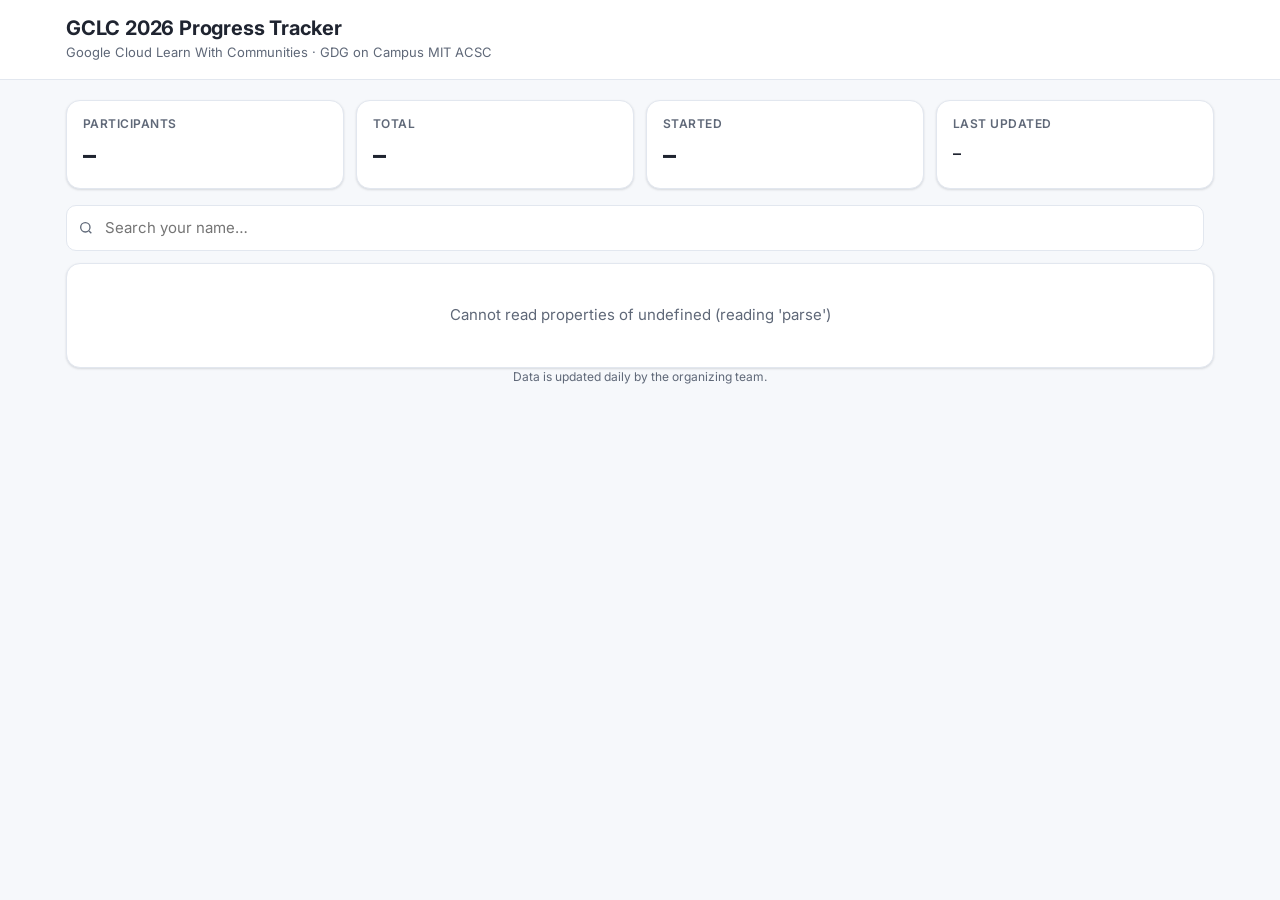
==== index.html @ 025a4dfa "GCLC 2026 progress tracker: public leaderboard and admin CSV upload Co-Authored-By: Claude Opus 5.5 " ====
<!doctype html>
<html lang="en">
<head>
  <meta charset="utf-8">
  <meta name="viewport" content="width=device-width, initial-scale=1">
  <title>GCLC 2026 Progress</title>
  <meta name="description" content="Daily participant progress for Google Cloud Learn With Communities 2026.">
  <link rel="preconnect" href="https://fonts.googleapis.com">
  <link href="https://fonts.googleapis.com/css2?family=Inter:wght@400;500;600;700&display=swap" rel="stylesheet">
  <link rel="stylesheet" href="styles.css">
</head>
<body>
  <header class="top">
    <div class="wrap">
      <img class="logo" src="assets/logo.png" alt="GDG on Campus logo" onerror="this.hidden=true">
      <div class="brand">
        <h1 id="title">GCLC 2026 Progress Tracker</h1>
        <p id="subtitle"></p>
      </div>
    </div>
  </header>

  <main class="wrap">
    <section class="stats" aria-label="Summary">
      <div class="stat"><div class="k">Participants</div><div class="v" id="s-count">–</div></div>
      <div class="stat"><div class="k" id="s-total-label">Total</div><div class="v" id="s-total">–</div></div>
      <div class="stat"><div class="k" id="s-active-label">Started</div><div class="v" id="s-active">–</div></div>
      <div class="stat"><div class="k">Last updated</div><div class="v small" id="s-updated">–</div></div>
    </section>

    <div class="notice" id="sample-note" hidden>Showing sample data. Real progress will appear after the first upload.</div>

    <div class="toolbar">
      <label class="search">
        <svg width="16" height="16" viewBox="0 0 24 24" fill="none" stroke="currentColor" stroke-width="2" aria-hidden="true"><circle cx="11" cy="11" r="7"/><path d="m20 20-3.5-3.5"/></svg>
        <input id="q" type="search" placeholder="Search your name…" autocomplete="off" aria-label="Search participants">
      </label>
      <span class="count" id="count"></span>
    </div>

    <div class="card">
      <div class="scroller">
        <table id="table" hidden>
          <thead><tr id="head"></tr></thead>
          <tbody id="body"></tbody>
        </table>
        <div class="status-msg" id="status">Loading progress…</div>
      </div>
    </div>
  </main>

  <footer class="wrap">Data is updated daily by the organizing team.</footer>

  <script src="https://cdnjs.cloudflare.com/ajax/libs/PapaParse/5.4.1/papaparse.min.js"></script>
  <script src="js/config.js"></script>
  <script src="js/csv-core.js"></script>
  <script src="js/app.js"></script>
</body>
</html>
---- styles.css ----
:root {
  --bg: #f6f8fb;
  --surface: #ffffff;
  --surface-2: #f1f4f9;
  --text: #1f2430;
  --muted: #5f6878;
  --line: #e2e7ef;
  --accent: #1a73e8;
  --accent-soft: #e8f0fe;
  --good: #188038;
  --good-soft: #e6f4ea;
  --warn: #b06000;
  --warn-soft: #fef7e0;
  --bad: #c5221f;
  --bad-soft: #fce8e6;
  --gold: #f2b600;
  --shadow: 0 1px 2px rgba(16, 24, 40, .06), 0 1px 3px rgba(16, 24, 40, .08);
  --radius: 14px;
  color-scheme: light;
}
@media (prefers-color-scheme: dark) {
  :root:not([data-theme="light"]) {
    --bg: #0f1218; --surface: #171b23; --surface-2: #1e232d; --text: #e8eaf0; --muted: #9aa3b2;
    --line: #2a303c; --accent: #8ab4f8; --accent-soft: #1c2b44; --good: #81c995; --good-soft: #17301f;
    --warn: #fdd663; --warn-soft: #3a3018; --bad: #f28b82; --bad-soft: #3b1d1b;
    --shadow: 0 1px 2px rgba(0,0,0,.4); color-scheme: dark;
  }
}
:root[data-theme="dark"] {
  --bg: #0f1218; --surface: #171b23; --surface-2: #1e232d; --text: #e8eaf0; --muted: #9aa3b2;
  --line: #2a303c; --accent: #8ab4f8; --accent-soft: #1c2b44; --good: #81c995; --good-soft: #17301f;
  --warn: #fdd663; --warn-soft: #3a3018; --bad: #f28b82; --bad-soft: #3b1d1b;
  --shadow: 0 1px 2px rgba(0,0,0,.4); color-scheme: dark;
}

* { box-sizing: border-box; }
html, body { margin: 0; }
body {
  background: var(--bg);
  color: var(--text);
  font: 15px/1.5 "Inter", system-ui, -apple-system, "Segoe UI", Roboto, sans-serif;
  -webkit-font-smoothing: antialiased;
}
a { color: var(--accent); }
.wrap { max-width: 1180px; margin: 0 auto; padding: 0 16px; }

/* Header */
.top { background: var(--surface); border-bottom: 1px solid var(--line); }
.top .wrap { display: flex; align-items: center; gap: 14px; padding-top: 16px; padding-bottom: 16px; }
.logo { height: 40px; width: auto; display: block; }
.logo[hidden] { display: none; }
.brand h1 { font-size: 20px; line-height: 1.25; margin: 0; font-weight: 700; letter-spacing: -.01em; }
.brand p { margin: 2px 0 0; color: var(--muted); font-size: 13px; }

/* Stats */
.stats { display: grid; grid-template-columns: repeat(4, 1fr); gap: 12px; margin: 20px 0 16px; }
.stat { background: var(--surface); border: 1px solid var(--line); border-radius: var(--radius); padding: 14px 16px; box-shadow: var(--shadow); }
.stat .k { color: var(--muted); font-size: 12px; text-transform: uppercase; letter-spacing: .04em; font-weight: 600; }
.stat .v { font-size: 26px; font-weight: 700; margin-top: 2px; font-variant-numeric: tabular-nums; }
.stat .v.small { font-size: 16px; font-weight: 600; margin-top: 8px; }

.notice { background: var(--warn-soft); color: var(--warn); border-radius: 10px; padding: 10px 14px; font-size: 14px; margin-bottom: 12px; }
.notice[hidden] { display: none; }

/* Toolbar */
.toolbar { display: flex; gap: 10px; align-items: center; margin-bottom: 12px; flex-wrap: wrap; }
.search { flex: 1 1 260px; position: relative; }
.search input {
  width: 100%; padding: 11px 14px 11px 38px; border-radius: 10px; border: 1px solid var(--line);
  background: var(--surface); color: var(--text); font: inherit; outline: none;
}
.search input:focus { border-color: var(--accent); box-shadow: 0 0 0 3px var(--accent-soft); }
.search svg { position: absolute; left: 12px; top: 50%; transform: translateY(-50%); color: var(--muted); }
.count { color: var(--muted); font-size: 13px; }

/* Table */
.card { background: var(--surface); border: 1px solid var(--line); border-radius: var(--radius); box-shadow: var(--shadow); overflow: hidden; }
.scroller { overflow-x: auto; -webkit-overflow-scrolling: touch; }
table { border-collapse: collapse; width: 100%; font-size: 14px; }
thead th {
  position: sticky; top: 0; background: var(--surface-2); text-align: left; font-weight: 600;
  font-size: 12px; text-transform: uppercase; letter-spacing: .03em; color: var(--muted);
  padding: 10px 12px; border-bottom: 1px solid var(--line); white-space: nowrap; cursor: pointer; user-select: none;
}
thead th:hover { color: var(--text); }
thead th .arrow { opacity: .35; margin-left: 4px; }
thead th.sorted .arrow { opacity: 1; color: var(--accent); }
tbody td { padding: 10px 12px; border-bottom: 1px solid var(--line); vertical-align: top; }
tbody tr:last-child td { border-bottom: 0; }
tbody tr:hover { background: var(--surface-2); }
td.num, th.num { text-align: right; font-variant-numeric: tabular-nums; }
td.rank { color: var(--muted); font-variant-numeric: tabular-nums; width: 44px; }
td.rank.top { font-weight: 700; color: var(--text); }
td.rank .medal { display: inline-block; width: 22px; height: 22px; border-radius: 50%; text-align: center; line-height: 22px; font-size: 12px; font-weight: 700; color: #fff; }
.m1 { background: #d4a106; } .m2 { background: #8e9aab; } .m3 { background: #b06d3b; }
td.name { font-weight: 600; white-space: nowrap; }
thead th.num { text-align: right; }
.pill { display: inline-block; padding: 2px 9px; border-radius: 999px; font-size: 12px; font-weight: 600; background: var(--surface-2); color: var(--muted); white-space: nowrap; }
.pill.good { background: var(--good-soft); color: var(--good); }
.pill.warn { background: var(--warn-soft); color: var(--warn); }
.pill.bad { background: var(--bad-soft); color: var(--bad); }
details summary { cursor: pointer; color: var(--accent); font-size: 13px; white-space: nowrap; }
details[open] summary { margin-bottom: 6px; }
.long { max-width: 420px; color: var(--muted); font-size: 13px; }
.empty, .status-msg { padding: 40px 16px; text-align: center; color: var(--muted); }

footer { color: var(--muted); font-size: 12px; padding: 24px 0 40px; text-align: center; }

/* Buttons / forms (used by admin) */
.btn {
  display: inline-flex; align-items: center; justify-content: center; gap: 8px; padding: 10px 18px;
  border-radius: 10px; border: 1px solid transparent; background: var(--accent); color: #fff;
  font: inherit; font-weight: 600; cursor: pointer;
}
.btn:disabled { opacity: .5; cursor: not-allowed; }
.btn.secondary { background: var(--surface); color: var(--text); border-color: var(--line); }
.field { display: block; margin-bottom: 14px; }
.field span { display: block; font-size: 13px; font-weight: 600; margin-bottom: 6px; }
.field input[type=text], .field input[type=password] {
  width: 100%; padding: 10px 12px; border-radius: 10px; border: 1px solid var(--line);
  background: var(--surface); color: var(--text); font: inherit;
}
.field input:focus { outline: none; border-color: var(--accent); box-shadow: 0 0 0 3px var(--accent-soft); }

@media (max-width: 760px) {
  .stats { grid-template-columns: repeat(2, 1fr); }
  .brand h1 { font-size: 17px; }
  .logo { height: 32px; }
  .stat .v { font-size: 22px; }
}
@media (prefers-color-scheme: dark) {
  :root:not([data-theme="light"]) .btn:not(.secondary) { color: #0f1218; }
}
:root[data-theme="dark"] .btn:not(.secondary) { color: #0f1218; }
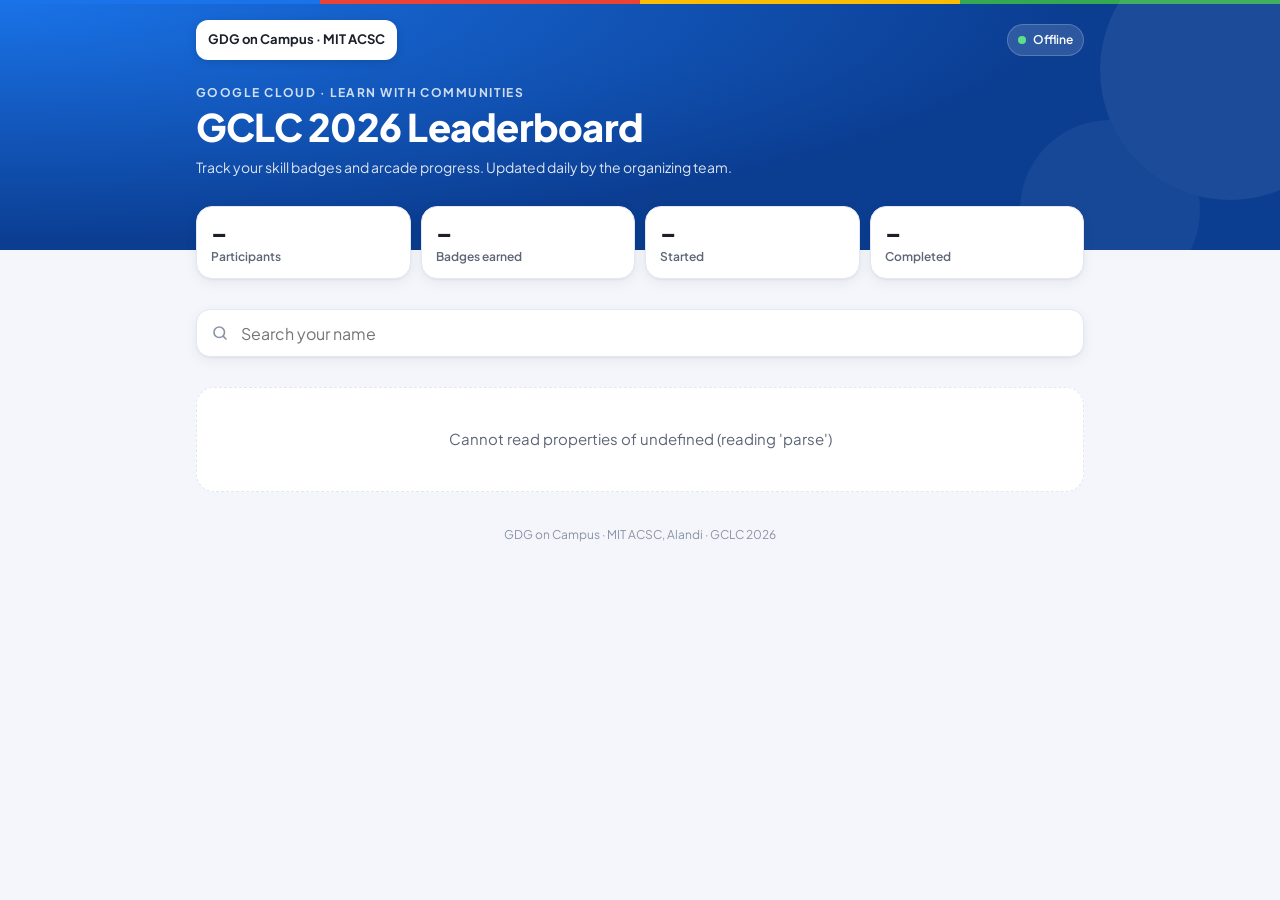
==== commit 3cb8854e: "Redesign public page: phone-first cards, podium, filters, progress bars Co-Authored-By: Claude Opus " ====
--- a/index.html
+++ b/index.html
@@ -2,54 +2,73 @@
 <html lang="en">
 <head>
   <meta charset="utf-8">
-  <meta name="viewport" content="width=device-width, initial-scale=1">
-  <title>GCLC 2026 Progress</title>
-  <meta name="description" content="Daily participant progress for Google Cloud Learn With Communities 2026.">
+  <meta name="viewport" content="width=device-width, initial-scale=1, viewport-fit=cover">
+  <title>GCLC 2026 Leaderboard</title>
+  <meta name="description" content="Daily participant progress for Google Cloud Learn With Communities 2026 · GDG on Campus MIT ACSC.">
+  <meta name="theme-color" content="#1a73e8" media="(prefers-color-scheme: light)">
+  <meta name="theme-color" content="#0a1f45" media="(prefers-color-scheme: dark)">
+  <meta property="og:title" content="GCLC 2026 Leaderboard">
+  <meta property="og:description" content="Check your Google Cloud skill badge progress.">
+  <link rel="icon" href="data:image/svg+xml,%3Csvg xmlns='http://www.w3.org/2000/svg' viewBox='0 0 32 32'%3E%3Crect width='32' height='32' rx='8' fill='%231a73e8'/%3E%3Cpath d='M9 22V14M16 22V9M23 22v-5' stroke='white' stroke-width='3.2' stroke-linecap='round'/%3E%3C/svg%3E">
   <link rel="preconnect" href="https://fonts.googleapis.com">
-  <link href="https://fonts.googleapis.com/css2?family=Inter:wght@400;500;600;700&display=swap" rel="stylesheet">
-  <link rel="stylesheet" href="styles.css">
+  <link rel="preconnect" href="https://fonts.gstatic.com" crossorigin>
+  <link href="https://fonts.googleapis.com/css2?family=Plus+Jakarta+Sans:wght@400;500;600;700;800&display=swap" rel="stylesheet">
+  <link rel="stylesheet" href="site.css">
 </head>
 <body>
-  <header class="top">
+  <header class="hero">
     <div class="wrap">
-      <img class="logo" src="assets/logo.png" alt="GDG on Campus logo" onerror="this.hidden=true">
-      <div class="brand">
-        <h1 id="title">GCLC 2026 Progress Tracker</h1>
-        <p id="subtitle"></p>
+      <div class="hero-top">
+        <div class="logo-chip">
+          <img id="logo" src="assets/logo.png" alt="GDG on Campus MIT ACSC" onerror="this.hidden=true;document.getElementById('logo-text').hidden=false">
+          <span id="logo-text" hidden>GDG on Campus · MIT ACSC</span>
+        </div>
+        <span class="live"><i></i><span id="updated">Loading…</span></span>
       </div>
+      <p class="eyebrow">Google Cloud · Learn With Communities</p>
+      <h1>GCLC 2026 Leaderboard</h1>
+      <p class="sub">Track your skill badges and arcade progress. Updated daily by the organizing team.</p>
     </div>
   </header>
 
   <main class="wrap">
     <section class="stats" aria-label="Summary">
-      <div class="stat"><div class="k">Participants</div><div class="v" id="s-count">–</div></div>
-      <div class="stat"><div class="k" id="s-total-label">Total</div><div class="v" id="s-total">–</div></div>
-      <div class="stat"><div class="k" id="s-active-label">Started</div><div class="v" id="s-active">–</div></div>
-      <div class="stat"><div class="k">Last updated</div><div class="v small" id="s-updated">–</div></div>
+      <div class="stat"><div class="v" id="s1">–</div><div class="k" id="s1k">Participants</div></div>
+      <div class="stat"><div class="v" id="s2">–</div><div class="k" id="s2k">Badges earned</div></div>
+      <div class="stat"><div class="v" id="s3">–</div><div class="k" id="s3k">Started</div></div>
+      <div class="stat"><div class="v" id="s4">–</div><div class="k" id="s4k">Completed</div></div>
     </section>
 
-    <div class="notice" id="sample-note" hidden>Showing sample data. Real progress will appear after the first upload.</div>
+    <div class="notice" id="sample-note" hidden>Showing sample data. Real progress appears after the first upload.</div>
 
-    <div class="toolbar">
+    <h2 class="section-title" id="pod-title" hidden>Top performers</h2>
+    <section class="podium" id="podium" hidden></section>
+
+    <div class="controls" id="controls">
       <label class="search">
-        <svg width="16" height="16" viewBox="0 0 24 24" fill="none" stroke="currentColor" stroke-width="2" aria-hidden="true"><circle cx="11" cy="11" r="7"/><path d="m20 20-3.5-3.5"/></svg>
-        <input id="q" type="search" placeholder="Search your name…" autocomplete="off" aria-label="Search participants">
+        <svg class="ico" width="18" height="18" viewBox="0 0 24 24" fill="none" stroke="currentColor" stroke-width="2.2" stroke-linecap="round" aria-hidden="true"><circle cx="11" cy="11" r="7"/><path d="m20 20-3.5-3.5"/></svg>
+        <input id="q" type="search" inputmode="search" enterkeyhint="search" placeholder="Search your name" autocomplete="off" autocorrect="off" spellcheck="false" aria-label="Search participants">
+        <button class="clear" id="clear" type="button" aria-label="Clear search" hidden>
+          <svg width="18" height="18" viewBox="0 0 24 24" fill="none" stroke="currentColor" stroke-width="2.2" stroke-linecap="round" aria-hidden="true"><path d="M6 6l12 12M18 6 6 18"/></svg>
+        </button>
       </label>
-      <span class="count" id="count"></span>
+      <div class="chips" id="chips" role="group" aria-label="Filter"></div>
+      <p class="result-line" id="result-line"></p>
     </div>
 
-    <div class="card">
-      <div class="scroller">
-        <table id="table" hidden>
-          <thead><tr id="head"></tr></thead>
-          <tbody id="body"></tbody>
-        </table>
-        <div class="status-msg" id="status">Loading progress…</div>
-      </div>
-    </div>
+    <div class="status-msg" id="status" hidden></div>
+    <ol class="list" id="list" aria-live="polite">
+      <li class="skel"></li><li class="skel"></li><li class="skel"></li>
+    </ol>
+    <div class="empty" id="empty" hidden></div>
+    <div class="more" id="more" hidden><button type="button" id="more-btn">Show more</button></div>
   </main>
 
-  <footer class="wrap">Data is updated daily by the organizing team.</footer>
+  <button class="totop" id="totop" type="button" aria-label="Back to top">
+    <svg width="20" height="20" viewBox="0 0 24 24" fill="none" stroke="currentColor" stroke-width="2.4" stroke-linecap="round" stroke-linejoin="round" aria-hidden="true"><path d="M12 19V5M5 12l7-7 7 7"/></svg>
+  </button>
+
+  <footer>GDG on Campus · MIT ACSC, Alandi · GCLC 2026</footer>
 
   <script src="https://cdnjs.cloudflare.com/ajax/libs/PapaParse/5.4.1/papaparse.min.js"></script>
   <script src="js/config.js"></script>
--- a/site.css
+++ b/site.css
@@ -0,0 +1,244 @@
+:root {
+  --bg: #f4f6fb;
+  --surface: #ffffff;
+  --surface-2: #f1f3f8;
+  --text: #1b1f2a;
+  --muted: #5d6576;
+  --faint: #8a93a5;
+  --line: #e3e7ef;
+  --blue: #1a73e8;
+  --blue-deep: #0b3d91;
+  --blue-soft: #e8f0fe;
+  --red: #ea4335;
+  --yellow: #fbbc04;
+  --green: #34a853;
+  --good: #137333; --good-soft: #e6f4ea;
+  --warn: #9a5b00; --warn-soft: #fef5d8;
+  --bad: #b3261e;  --bad-soft: #fce8e6;
+  --gold: #e8a600; --silver: #8d99ab; --bronze: #b8743d;
+  --hero-a: #1a73e8; --hero-b: #0b3d91;
+  --shadow: 0 1px 2px rgba(15, 23, 42, .05), 0 4px 14px rgba(15, 23, 42, .06);
+  --radius: 18px;
+  color-scheme: light;
+}
+@media (prefers-color-scheme: dark) {
+  :root:not([data-theme="light"]) {
+    --bg: #0d1017; --surface: #161a23; --surface-2: #1d222d; --text: #eceff5; --muted: #a3abbb; --faint: #6f788a;
+    --line: #262c38; --blue: #8ab4f8; --blue-soft: #1a2a45;
+    --good: #81c995; --good-soft: #142b1c; --warn: #fdd663; --warn-soft: #332a12; --bad: #f2b8b5; --bad-soft: #3a1c1b;
+    --hero-a: #1b4fa8; --hero-b: #0a1f45;
+    --shadow: 0 1px 2px rgba(0,0,0,.35), 0 6px 18px rgba(0,0,0,.25);
+    color-scheme: dark;
+  }
+}
+:root[data-theme="dark"] {
+  --bg: #0d1017; --surface: #161a23; --surface-2: #1d222d; --text: #eceff5; --muted: #a3abbb; --faint: #6f788a;
+  --line: #262c38; --blue: #8ab4f8; --blue-soft: #1a2a45;
+  --good: #81c995; --good-soft: #142b1c; --warn: #fdd663; --warn-soft: #332a12; --bad: #f2b8b5; --bad-soft: #3a1c1b;
+  --hero-a: #1b4fa8; --hero-b: #0a1f45;
+  --shadow: 0 1px 2px rgba(0,0,0,.35), 0 6px 18px rgba(0,0,0,.25);
+  color-scheme: dark;
+}
+
+* { box-sizing: border-box; }
+html { -webkit-text-size-adjust: 100%; }
+html, body { margin: 0; }
+body {
+  background: var(--bg);
+  color: var(--text);
+  font: 15px/1.5 "Plus Jakarta Sans", system-ui, -apple-system, "Segoe UI", Roboto, sans-serif;
+  -webkit-font-smoothing: antialiased;
+  -webkit-tap-highlight-color: transparent;
+}
+a { color: inherit; }
+button { font: inherit; color: inherit; }
+.wrap { max-width: 920px; margin: 0 auto; padding: 0 16px; }
+
+/* ---------- Hero ---------- */
+.hero {
+  position: relative;
+  background: radial-gradient(120% 140% at 0% 0%, var(--hero-a) 0%, var(--hero-b) 70%);
+  color: #fff;
+  padding: 18px 0 64px;
+  overflow: hidden;
+}
+.hero::before {
+  content: ""; position: absolute; inset: 0 0 auto 0; height: 4px;
+  background: linear-gradient(90deg, var(--blue) 0 25%, var(--red) 25% 50%, var(--yellow) 50% 75%, var(--green) 75% 100%);
+}
+.hero::after {
+  content: ""; position: absolute; right: -80px; top: -60px; width: 260px; height: 260px; border-radius: 50%;
+  background: rgba(255,255,255,.07); box-shadow: -120px 140px 0 -40px rgba(255,255,255,.05);
+  pointer-events: none;
+}
+.hero .wrap { position: relative; z-index: 1; }
+.hero-top { display: flex; align-items: center; justify-content: space-between; gap: 12px; min-height: 44px; }
+.logo-chip {
+  display: inline-flex; align-items: center; gap: 10px; background: #fff; color: #1b1f2a;
+  border-radius: 12px; padding: 6px 12px; min-height: 40px; box-shadow: 0 2px 8px rgba(0,0,0,.15); max-width: 62%; min-width: 0;
+}
+.logo-chip img { height: 28px; width: auto; display: block; }
+.logo-chip img[hidden] { display: none; }
+.logo-chip span { font-weight: 700; font-size: 13px; line-height: 1.2; white-space: nowrap; overflow: hidden; text-overflow: ellipsis; }
+.logo-chip span[hidden] { display: none; }
+.live {
+  display: inline-flex; align-items: center; gap: 7px; font-size: 12px; font-weight: 600;
+  background: rgba(255,255,255,.14); border: 1px solid rgba(255,255,255,.2); padding: 6px 10px; border-radius: 999px; white-space: nowrap;
+}
+.live i { width: 8px; height: 8px; border-radius: 50%; background: #5ee08a; box-shadow: 0 0 0 0 rgba(94,224,138,.7); animation: pulse 2s infinite; }
+@keyframes pulse { 0% { box-shadow: 0 0 0 0 rgba(94,224,138,.6); } 70% { box-shadow: 0 0 0 8px rgba(94,224,138,0); } 100% { box-shadow: 0 0 0 0 rgba(94,224,138,0); } }
+@media (prefers-reduced-motion: reduce) { .live i { animation: none; } }
+.eyebrow { margin: 22px 0 4px; font-size: 12px; font-weight: 700; letter-spacing: .12em; text-transform: uppercase; opacity: .8; }
+.hero h1 { margin: 0; font-size: 30px; line-height: 1.12; font-weight: 800; letter-spacing: -.02em; }
+.hero p.sub { margin: 8px 0 0; font-size: 14px; opacity: .85; max-width: 560px; }
+
+/* ---------- Stats ---------- */
+.stats {
+  display: grid; grid-template-columns: repeat(4, 1fr); gap: 10px;
+  margin-top: -44px; position: relative; z-index: 2;
+}
+.stat { background: var(--surface); border: 1px solid var(--line); border-radius: 16px; padding: 12px 14px; box-shadow: var(--shadow); min-width: 0; }
+.stat .v { font-size: 24px; font-weight: 800; line-height: 1.15; font-variant-numeric: tabular-nums; letter-spacing: -.01em; }
+.stat .k { font-size: 12px; color: var(--muted); font-weight: 600; margin-top: 2px; white-space: nowrap; overflow: hidden; text-overflow: ellipsis; }
+
+.notice { margin: 14px 0 0; background: var(--warn-soft); color: var(--warn); border-radius: 12px; padding: 10px 14px; font-size: 13px; font-weight: 500; }
+.notice[hidden] { display: none; }
+
+/* ---------- Podium ---------- */
+.section-title { font-size: 13px; font-weight: 700; text-transform: uppercase; letter-spacing: .08em; color: var(--muted); margin: 26px 0 10px; }
+.podium { display: grid; grid-template-columns: 1fr 1.12fr 1fr; gap: 10px; align-items: end; }
+.podium[hidden], .section-title[hidden] { display: none; }
+.pod {
+  background: var(--surface); border: 1px solid var(--line); border-radius: var(--radius); box-shadow: var(--shadow);
+  padding: 14px 10px 12px; text-align: center; min-width: 0; position: relative;
+}
+.pod.p1 { padding-top: 20px; border-color: color-mix(in srgb, var(--gold) 55%, var(--line)); }
+.pod .avatar {
+  width: 46px; height: 46px; border-radius: 50%; margin: 0 auto 8px; display: grid; place-items: center;
+  font-weight: 800; font-size: 17px; color: #fff; position: relative;
+}
+.pod.p1 .avatar { width: 58px; height: 58px; font-size: 21px; }
+.pod .crown { position: absolute; top: -14px; left: 50%; transform: translateX(-50%); font-size: 18px; }
+.pod .medal {
+  position: absolute; right: -4px; bottom: -4px; width: 22px; height: 22px; border-radius: 50%;
+  display: grid; place-items: center; font-size: 11px; font-weight: 800; color: #fff; border: 2px solid var(--surface);
+}
+.pod .nm { font-weight: 700; font-size: 13px; line-height: 1.25; display: -webkit-box; -webkit-line-clamp: 2; -webkit-box-orient: vertical; overflow: hidden; min-height: 2.5em; }
+.pod .sc { margin-top: 6px; font-size: 20px; font-weight: 800; font-variant-numeric: tabular-nums; }
+.pod .sl { font-size: 11px; color: var(--muted); font-weight: 600; }
+.bg-gold { background: var(--gold); } .bg-silver { background: var(--silver); } .bg-bronze { background: var(--bronze); }
+
+/* ---------- Controls ---------- */
+.controls {
+  position: sticky; top: 0; z-index: 5; background: color-mix(in srgb, var(--bg) 88%, transparent);
+  backdrop-filter: saturate(1.4) blur(10px); -webkit-backdrop-filter: saturate(1.4) blur(10px);
+  padding: 12px 0 10px; margin-top: 18px;
+}
+.search { position: relative; }
+.search input {
+  width: 100%; height: 48px; padding: 0 44px 0 44px; border-radius: 14px; border: 1px solid var(--line);
+  background: var(--surface); color: var(--text); font: inherit; font-size: 16px; outline: none; box-shadow: var(--shadow);
+  -webkit-appearance: none; appearance: none;
+}
+.search input::-webkit-search-cancel-button { display: none; }
+.search input:focus { border-color: var(--blue); box-shadow: 0 0 0 4px var(--blue-soft); }
+.search .ico { position: absolute; left: 15px; top: 50%; transform: translateY(-50%); color: var(--faint); pointer-events: none; }
+.search .clear { position: absolute; right: 6px; top: 50%; transform: translateY(-50%); width: 36px; height: 36px; border: 0; background: none; border-radius: 10px; color: var(--faint); cursor: pointer; }
+.search .clear[hidden] { display: none; }
+.chips { display: flex; gap: 8px; margin-top: 10px; overflow-x: auto; scrollbar-width: none; -webkit-overflow-scrolling: touch; padding-bottom: 2px; }
+.chips::-webkit-scrollbar { display: none; }
+.chip {
+  flex: none; height: 36px; padding: 0 14px; border-radius: 999px; border: 1px solid var(--line); background: var(--surface);
+  font-size: 13px; font-weight: 600; color: var(--muted); cursor: pointer; display: inline-flex; align-items: center; gap: 6px;
+}
+.chip b { font-weight: 700; color: var(--faint); font-size: 12px; }
+.chip[aria-pressed="true"] { background: var(--blue); border-color: var(--blue); color: #fff; }
+.chip[aria-pressed="true"] b { color: rgba(255,255,255,.8); }
+:root[data-theme="dark"] .chip[aria-pressed="true"] { color: #0d1017; }
+@media (prefers-color-scheme: dark) { :root:not([data-theme="light"]) .chip[aria-pressed="true"] { color: #0d1017; } :root:not([data-theme="light"]) .chip[aria-pressed="true"] b { color: rgba(13,16,23,.7); } }
+.chip.sort { margin-left: auto; }
+.result-line { font-size: 12px; color: var(--faint); margin: 8px 2px 0; font-weight: 500; }
+
+/* ---------- Participant cards ---------- */
+.list { display: grid; gap: 10px; margin: 6px 0 0; padding: 0; list-style: none; }
+.pc {
+  background: var(--surface); border: 1px solid var(--line); border-radius: var(--radius); box-shadow: var(--shadow);
+  padding: 14px; display: grid; grid-template-columns: auto 1fr auto; gap: 4px 12px; align-items: center;
+  content-visibility: auto; contain-intrinsic-size: auto 132px;
+}
+.rank {
+  width: 40px; height: 40px; border-radius: 12px; display: grid; place-items: center; font-weight: 800; font-size: 15px;
+  background: var(--surface-2); color: var(--muted); font-variant-numeric: tabular-nums;
+}
+.rank.r1 { background: var(--gold); color: #fff; } .rank.r2 { background: var(--silver); color: #fff; } .rank.r3 { background: var(--bronze); color: #fff; }
+.pc .who { min-width: 0; }
+.pc .nm { font-weight: 700; font-size: 16px; line-height: 1.3; overflow-wrap: anywhere; }
+.pc .pills { display: flex; flex-wrap: wrap; gap: 5px; margin-top: 5px; }
+.pill { display: inline-flex; align-items: center; gap: 4px; padding: 2px 8px; border-radius: 999px; font-size: 11px; font-weight: 600; background: var(--surface-2); color: var(--muted); white-space: nowrap; }
+.pill.good { background: var(--good-soft); color: var(--good); }
+.pill.warn { background: var(--warn-soft); color: var(--warn); }
+.pill.bad { background: var(--bad-soft); color: var(--bad); }
+.pc .open {
+  width: 40px; height: 40px; border-radius: 12px; display: grid; place-items: center; border: 1px solid var(--line);
+  color: var(--blue); text-decoration: none;
+}
+.pc .open:active { background: var(--blue-soft); }
+.metrics { grid-column: 1 / -1; display: grid; grid-template-columns: repeat(auto-fit, minmax(120px, 1fr)); gap: 10px 14px; margin-top: 8px; }
+.grid-full { grid-column: 1 / -1; }
+.metric .top { display: flex; justify-content: space-between; align-items: baseline; gap: 8px; }
+.metric .lbl { font-size: 12px; color: var(--muted); font-weight: 600; white-space: nowrap; overflow: hidden; text-overflow: ellipsis; }
+.metric .val { font-size: 15px; font-weight: 800; font-variant-numeric: tabular-nums; }
+.metric .val small { font-size: 11px; color: var(--faint); font-weight: 600; }
+.bar { height: 7px; border-radius: 999px; background: var(--surface-2); margin-top: 5px; overflow: hidden; }
+.bar i { display: block; height: 100%; border-radius: inherit; background: var(--blue); }
+.bar i.c2 { background: var(--green); } .bar i.c3 { background: var(--yellow); } .bar i.c4 { background: var(--red); }
+.pc details { grid-column: 1 / -1; margin-top: 8px; border-top: 1px dashed var(--line); padding-top: 8px; }
+.pc summary { cursor: pointer; font-size: 13px; font-weight: 600; color: var(--blue); list-style: none; display: flex; align-items: center; gap: 6px; min-height: 32px; }
+.pc summary::-webkit-details-marker { display: none; }
+.pc summary .chev { transition: transform .2s; }
+.pc details[open] summary .chev { transform: rotate(90deg); }
+.tags { display: flex; flex-wrap: wrap; gap: 6px; margin-top: 6px; }
+.tag { font-size: 12px; padding: 4px 9px; border-radius: 8px; background: var(--blue-soft); color: var(--blue); font-weight: 500; }
+.sub-h { font-size: 11px; font-weight: 700; color: var(--faint); text-transform: uppercase; letter-spacing: .06em; margin: 10px 0 0; }
+.sub-h:first-child { margin-top: 2px; }
+mark { background: color-mix(in srgb, var(--yellow) 45%, transparent); color: inherit; border-radius: 3px; padding: 0 1px; }
+
+.more { display: flex; justify-content: center; margin: 14px 0 0; }
+.more button { height: 44px; padding: 0 20px; border-radius: 12px; border: 1px solid var(--line); background: var(--surface); font-weight: 700; cursor: pointer; box-shadow: var(--shadow); }
+.more[hidden] { display: none; }
+
+.empty, .status-msg { text-align: center; color: var(--muted); padding: 40px 16px; background: var(--surface); border: 1px dashed var(--line); border-radius: var(--radius); }
+.empty[hidden], .status-msg[hidden] { display: none; }
+
+.totop {
+  position: fixed; right: 16px; bottom: calc(16px + env(safe-area-inset-bottom)); width: 46px; height: 46px; border-radius: 50%;
+  border: 0; background: var(--blue); color: #fff; box-shadow: 0 6px 18px rgba(26,115,232,.4); cursor: pointer; display: grid; place-items: center;
+  opacity: 0; transform: translateY(10px); pointer-events: none; transition: opacity .2s, transform .2s; z-index: 6;
+}
+.totop.on { opacity: 1; transform: none; pointer-events: auto; }
+:root[data-theme="dark"] .totop { color: #0d1017; }
+@media (prefers-color-scheme: dark) { :root:not([data-theme="light"]) .totop { color: #0d1017; } }
+
+footer { text-align: center; color: var(--faint); font-size: 12px; padding: 28px 16px calc(36px + env(safe-area-inset-bottom)); }
+
+/* Skeleton */
+.skel { height: 120px; border-radius: var(--radius); background: linear-gradient(90deg, var(--surface) 0%, var(--surface-2) 50%, var(--surface) 100%); background-size: 200% 100%; animation: sh 1.2s infinite; border: 1px solid var(--line); }
+@keyframes sh { to { background-position: -200% 0; } }
+
+/* ---------- Phone tuning ---------- */
+@media (max-width: 640px) {
+  .hero { padding-bottom: 58px; }
+  .hero h1 { font-size: 26px; }
+  .stats { grid-template-columns: repeat(2, 1fr); gap: 8px; }
+  .stat { padding: 10px 12px; }
+  .stat .v { font-size: 21px; }
+  .podium { gap: 8px; }
+  .pod { padding: 12px 6px 10px; }
+  .pod .sc { font-size: 18px; }
+  .pc { padding: 12px; gap: 4px 10px; }
+  .pc .nm { font-size: 15px; }
+}
+@media (min-width: 900px) {
+  .hero { padding-bottom: 72px; }
+  .hero h1 { font-size: 38px; }
+}
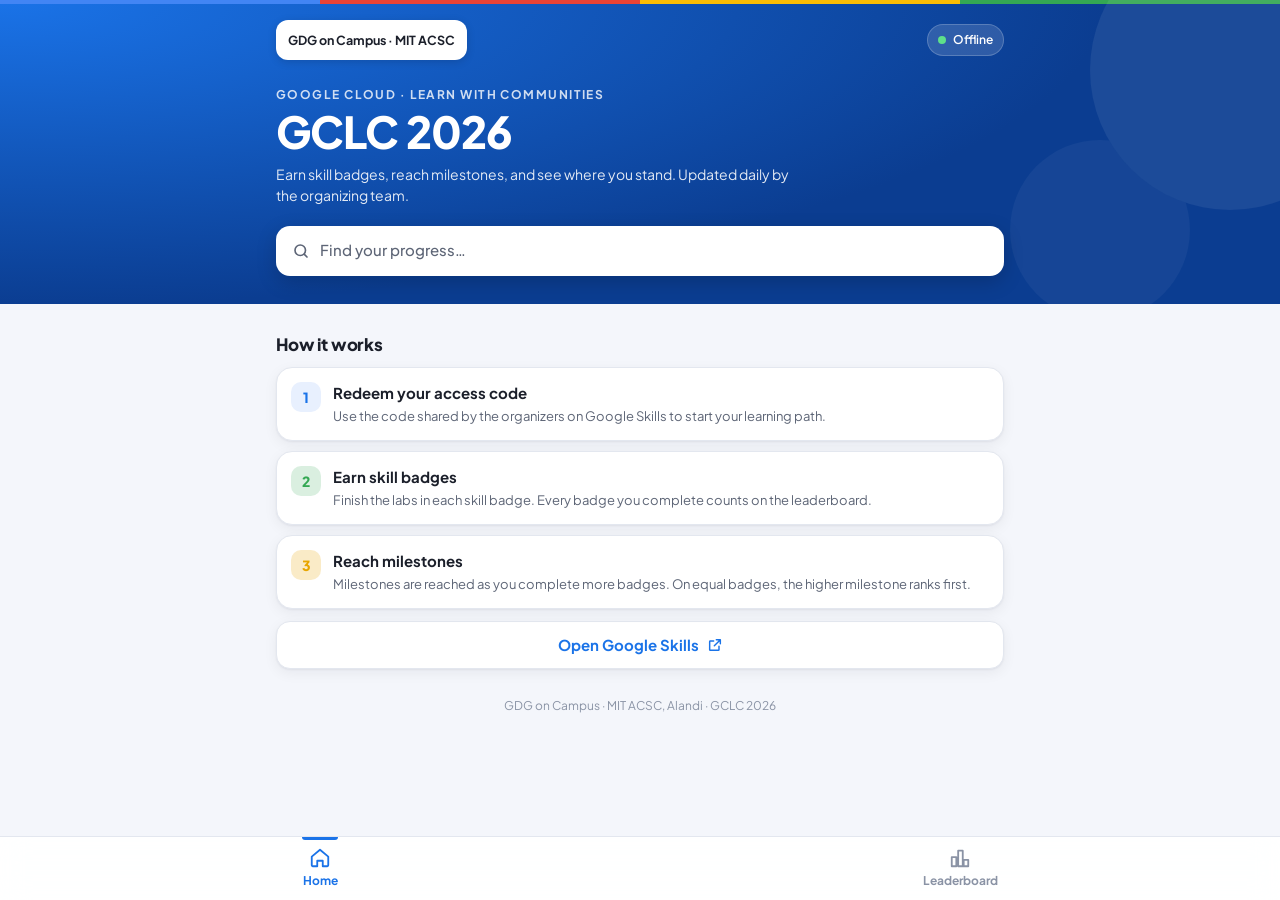
==== commit 23dc7821: "Home + Leaderboard tabs, filter sheet, ranked rows; drop stats block; break ties by milestone Co-Aut" ====
--- a/index.html
+++ b/index.html
@@ -13,66 +13,140 @@
   <link rel="preconnect" href="https://fonts.googleapis.com">
   <link rel="preconnect" href="https://fonts.gstatic.com" crossorigin>
   <link href="https://fonts.googleapis.com/css2?family=Plus+Jakarta+Sans:wght@400;500;600;700;800&display=swap" rel="stylesheet">
-  <link rel="stylesheet" href="site.css">
+  <link rel="stylesheet" href="app.css?v=20261103d">
 </head>
 <body>
-  <header class="hero">
-    <div class="wrap">
-      <div class="hero-top">
-        <div class="logo-chip">
-          <img id="logo" src="assets/logo.png" alt="GDG on Campus MIT ACSC" onerror="this.hidden=true;document.getElementById('logo-text').hidden=false">
-          <span id="logo-text" hidden>GDG on Campus · MIT ACSC</span>
+
+  <!-- ================= HOME ================= -->
+  <section class="view" id="view-home" aria-label="Home">
+    <header class="hero">
+      <div class="wrap">
+        <div class="hero-top">
+          <div class="logo-chip">
+            <img id="logo" src="assets/logo.png" alt="GDG on Campus MIT ACSC" onerror="this.hidden=true;document.getElementById('logo-text').hidden=false">
+            <span id="logo-text" hidden>GDG on Campus · MIT ACSC</span>
+          </div>
+          <span class="live"><i></i><span class="js-updated" data-short="1">Loading…</span></span>
         </div>
-        <span class="live"><i></i><span id="updated">Loading…</span></span>
+        <p class="eyebrow">Google Cloud · Learn With Communities</p>
+        <h1>GCLC 2026</h1>
+        <p class="sub">Earn skill badges, reach milestones, and see where you stand. Updated daily by the organizing team.</p>
+        <button class="hero-search" type="button" data-go="board" data-focus="1">
+          <svg width="18" height="18" viewBox="0 0 24 24" fill="none" stroke="currentColor" stroke-width="2.2" stroke-linecap="round" aria-hidden="true"><circle cx="11" cy="11" r="7"/><path d="m20 20-3.5-3.5"/></svg>
+          Find your progress…
+        </button>
       </div>
-      <p class="eyebrow">Google Cloud · Learn With Communities</p>
-      <h1>GCLC 2026 Leaderboard</h1>
-      <p class="sub">Track your skill badges and arcade progress. Updated daily by the organizing team.</p>
-    </div>
-  </header>
+    </header>
 
-  <main class="wrap">
-    <section class="stats" aria-label="Summary">
-      <div class="stat"><div class="v" id="s1">–</div><div class="k" id="s1k">Participants</div></div>
-      <div class="stat"><div class="v" id="s2">–</div><div class="k" id="s2k">Badges earned</div></div>
-      <div class="stat"><div class="v" id="s3">–</div><div class="k" id="s3k">Started</div></div>
-      <div class="stat"><div class="v" id="s4">–</div><div class="k" id="s4k">Completed</div></div>
-    </section>
+    <main class="wrap home-body">
+      <div class="notice js-sample" hidden>Showing sample data. Real progress appears after the first upload.</div>
 
-    <div class="notice" id="sample-note" hidden>Showing sample data. Real progress appears after the first upload.</div>
+      <div class="block" id="top-block" hidden>
+        <div class="block-head">
+          <h2>Top performers</h2>
+          <button class="link" type="button" data-go="board">See all →</button>
+        </div>
+        <div class="podium" id="podium"></div>
+      </div>
 
-    <h2 class="section-title" id="pod-title" hidden>Top performers</h2>
-    <section class="podium" id="podium" hidden></section>
+      <div class="block">
+        <div class="block-head"><h2>How it works</h2></div>
+        <ol class="steps">
+          <li><span class="n">1</span><div><b>Redeem your access code</b><p>Use the code shared by the organizers on Google Skills to start your learning path.</p></div></li>
+          <li><span class="n">2</span><div><b>Earn skill badges</b><p>Finish the labs in each skill badge. Every badge you complete counts on the leaderboard.</p></div></li>
+          <li><span class="n">3</span><div><b>Reach milestones</b><p>Milestones are reached as you complete more badges. On equal badges, the higher milestone ranks first.</p></div></li>
+        </ol>
+        <a class="cta" href="https://www.skills.google/" target="_blank" rel="noopener noreferrer">Open Google Skills
+          <svg width="16" height="16" viewBox="0 0 24 24" fill="none" stroke="currentColor" stroke-width="2.2" stroke-linecap="round" stroke-linejoin="round" aria-hidden="true"><path d="M14 4h6v6M20 4l-9 9M18 14v5a1 1 0 0 1-1 1H5a1 1 0 0 1-1-1V7a1 1 0 0 1 1-1h5"/></svg>
+        </a>
+      </div>
 
-    <div class="controls" id="controls">
-      <label class="search">
-        <svg class="ico" width="18" height="18" viewBox="0 0 24 24" fill="none" stroke="currentColor" stroke-width="2.2" stroke-linecap="round" aria-hidden="true"><circle cx="11" cy="11" r="7"/><path d="m20 20-3.5-3.5"/></svg>
-        <input id="q" type="search" inputmode="search" enterkeyhint="search" placeholder="Search your name" autocomplete="off" autocorrect="off" spellcheck="false" aria-label="Search participants">
-        <button class="clear" id="clear" type="button" aria-label="Clear search" hidden>
-          <svg width="18" height="18" viewBox="0 0 24 24" fill="none" stroke="currentColor" stroke-width="2.2" stroke-linecap="round" aria-hidden="true"><path d="M6 6l12 12M18 6 6 18"/></svg>
-        </button>
-      </label>
-      <div class="chips" id="chips" role="group" aria-label="Filter"></div>
-      <p class="result-line" id="result-line"></p>
+      <footer>GDG on Campus · MIT ACSC, Alandi · GCLC 2026</footer>
+    </main>
+  </section>
+
+  <!-- ================= LEADERBOARD ================= -->
+  <section class="view" id="view-board" aria-label="Leaderboard" hidden>
+    <div class="board-top">
+      <div class="wrap">
+        <div class="board-title">
+          <h1>Leaderboard</h1>
+          <span class="muted js-updated">Loading…</span>
+        </div>
+        <div class="search-row">
+          <label class="search">
+            <svg class="ico" width="18" height="18" viewBox="0 0 24 24" fill="none" stroke="currentColor" stroke-width="2.2" stroke-linecap="round" aria-hidden="true"><circle cx="11" cy="11" r="7"/><path d="m20 20-3.5-3.5"/></svg>
+            <input id="q" type="search" inputmode="search" enterkeyhint="search" placeholder="Search your name" autocomplete="off" autocorrect="off" spellcheck="false" aria-label="Search participants">
+            <button class="clear" id="clear" type="button" aria-label="Clear search" hidden>
+              <svg width="18" height="18" viewBox="0 0 24 24" fill="none" stroke="currentColor" stroke-width="2.2" stroke-linecap="round" aria-hidden="true"><path d="M6 6l12 12M18 6 6 18"/></svg>
+            </button>
+          </label>
+          <button class="filter-btn" id="filter-btn" type="button" aria-label="Filter and sort" aria-haspopup="dialog">
+            <svg width="20" height="20" viewBox="0 0 24 24" fill="none" stroke="currentColor" stroke-width="2.2" stroke-linecap="round" aria-hidden="true"><path d="M4 6h16M7 12h10M10 18h4"/></svg>
+            <span class="dot" id="filter-dot" hidden></span>
+          </button>
+        </div>
+        <p class="result-line" id="result-line"></p>
+      </div>
     </div>
 
-    <div class="status-msg" id="status" hidden></div>
-    <ol class="list" id="list" aria-live="polite">
-      <li class="skel"></li><li class="skel"></li><li class="skel"></li>
-    </ol>
-    <div class="empty" id="empty" hidden></div>
-    <div class="more" id="more" hidden><button type="button" id="more-btn">Show more</button></div>
-  </main>
+    <main class="wrap">
+      <div class="notice js-sample" hidden>Showing sample data. Real progress appears after the first upload.</div>
+      <div class="status-msg" id="status" hidden></div>
+      <ol class="board" id="list" aria-live="polite">
+        <li class="skel"></li><li class="skel"></li><li class="skel"></li><li class="skel"></li>
+      </ol>
+      <div class="empty" id="empty" hidden></div>
+      <div class="more" id="more" hidden><button type="button" id="more-btn">Show more</button></div>
+      <footer>GDG on Campus · MIT ACSC, Alandi · GCLC 2026</footer>
+    </main>
+  </section>
+
+  <!-- ================= FILTER SHEET ================= -->
+  <div class="sheet-backdrop" id="sheet-backdrop" hidden></div>
+  <div class="sheet" id="sheet" role="dialog" aria-modal="true" aria-labelledby="sheet-title" hidden>
+    <div class="handle" aria-hidden="true"></div>
+    <div class="sheet-head">
+      <h2 id="sheet-title">Filter &amp; sort</h2>
+      <button class="link" type="button" id="sheet-reset">Reset</button>
+    </div>
+    <p class="sheet-label">Show</p>
+    <div class="opts" id="opt-filter" role="radiogroup" aria-label="Show"></div>
+    <p class="sheet-label">Sort by</p>
+    <div class="opts" id="opt-sort" role="radiogroup" aria-label="Sort by"></div>
+    <button class="primary" type="button" id="sheet-done">Show results</button>
+  </div>
+
+  <!-- ================= BOTTOM NAV ================= -->
+  <nav class="tabbar" aria-label="Main">
+    <button type="button" class="tab" data-go="home" aria-current="page">
+      <svg width="22" height="22" viewBox="0 0 24 24" fill="none" stroke="currentColor" stroke-width="2" stroke-linecap="round" stroke-linejoin="round" aria-hidden="true"><path d="M3 10.5 12 3l9 7.5V20a1 1 0 0 1-1 1h-5v-6h-6v6H4a1 1 0 0 1-1-1z"/></svg>
+      <span>Home</span>
+    </button>
+    <button type="button" class="tab" data-go="board">
+      <svg width="22" height="22" viewBox="0 0 24 24" fill="none" stroke="currentColor" stroke-width="2" stroke-linecap="round" stroke-linejoin="round" aria-hidden="true"><path d="M8 21V11H3v10zM15 21V4h-5v17zM21 21v-7h-5v7z"/></svg>
+      <span>Leaderboard</span>
+    </button>
+  </nav>
 
   <button class="totop" id="totop" type="button" aria-label="Back to top">
     <svg width="20" height="20" viewBox="0 0 24 24" fill="none" stroke="currentColor" stroke-width="2.4" stroke-linecap="round" stroke-linejoin="round" aria-hidden="true"><path d="M12 19V5M5 12l7-7 7 7"/></svg>
   </button>
 
-  <footer>GDG on Campus · MIT ACSC, Alandi · GCLC 2026</footer>
-
+  <script>
+    // If something fails to load (bad network, old cached files), tell the visitor instead of spinning forever.
+    setTimeout(function () {
+      var u = document.querySelector(".js-updated");
+      if (u && u.textContent === "Loading…") {
+        var s = document.getElementById("status"), l = document.getElementById("list");
+        if (l) l.innerHTML = "";
+        if (s) { s.hidden = false; s.innerHTML = 'Taking longer than usual. <a href="" onclick="location.reload();return false">Tap to reload</a>'; }
+      }
+    }, 12000);
+  </script>
   <script src="https://cdnjs.cloudflare.com/ajax/libs/PapaParse/5.4.1/papaparse.min.js"></script>
-  <script src="js/config.js"></script>
-  <script src="js/csv-core.js"></script>
-  <script src="js/app.js"></script>
+  <script src="js/config.js?v=20261103c"></script>
+  <script src="js/csv-core.js?v=20261103c"></script>
+  <script src="js/main.js?v=20261103d"></script>
 </body>
 </html>
--- a/app.css
+++ b/app.css
@@ -0,0 +1,285 @@
+:root {
+  --bg: #f4f6fb;
+  --surface: #ffffff;
+  --surface-2: #f0f2f7;
+  --text: #1b1f2a;
+  --muted: #5d6576;
+  --faint: #8a93a5;
+  --line: #e3e7ef;
+  --blue: #1a73e8;
+  --blue-soft: #e8f0fe;
+  --red: #ea4335;
+  --yellow: #fbbc04;
+  --green: #34a853;
+  --good: #137333; --good-soft: #e6f4ea;
+  --warn: #9a5b00; --warn-soft: #fef5d8;
+  --bad: #b3261e;  --bad-soft: #fce8e6;
+  --gold: #e8a600; --gold-soft: #fff4d1;
+  --silver: #8d99ab; --silver-soft: #eef1f5;
+  --bronze: #b8743d; --bronze-soft: #f8eadf;
+  --hero-a: #1a73e8; --hero-b: #0b3d91;
+  --shadow: 0 1px 2px rgba(15, 23, 42, .05), 0 4px 14px rgba(15, 23, 42, .06);
+  --radius: 18px;
+  --tabbar-h: 64px;
+  color-scheme: light;
+}
+@media (prefers-color-scheme: dark) {
+  :root:not([data-theme="light"]) {
+    --bg: #0d1017; --surface: #161a23; --surface-2: #1e232e; --text: #eceff5; --muted: #a3abbb; --faint: #6f788a;
+    --line: #262c38; --blue: #8ab4f8; --blue-soft: #1a2a45;
+    --good: #81c995; --good-soft: #142b1c; --warn: #fdd663; --warn-soft: #332a12; --bad: #f2b8b5; --bad-soft: #3a1c1b;
+    --gold-soft: #3a2f10; --silver-soft: #252a33; --bronze-soft: #33241a;
+    --hero-a: #1b4fa8; --hero-b: #0a1f45;
+    --shadow: 0 1px 2px rgba(0,0,0,.35), 0 6px 18px rgba(0,0,0,.25);
+    color-scheme: dark;
+  }
+}
+:root[data-theme="dark"] {
+  --bg: #0d1017; --surface: #161a23; --surface-2: #1e232e; --text: #eceff5; --muted: #a3abbb; --faint: #6f788a;
+  --line: #262c38; --blue: #8ab4f8; --blue-soft: #1a2a45;
+  --good: #81c995; --good-soft: #142b1c; --warn: #fdd663; --warn-soft: #332a12; --bad: #f2b8b5; --bad-soft: #3a1c1b;
+  --gold-soft: #3a2f10; --silver-soft: #252a33; --bronze-soft: #33241a;
+  --hero-a: #1b4fa8; --hero-b: #0a1f45;
+  --shadow: 0 1px 2px rgba(0,0,0,.35), 0 6px 18px rgba(0,0,0,.25);
+  color-scheme: dark;
+}
+
+* { box-sizing: border-box; }
+html { -webkit-text-size-adjust: 100%; }
+html, body { margin: 0; }
+body {
+  background: var(--bg); color: var(--text);
+  font: 15px/1.5 "Plus Jakarta Sans", system-ui, -apple-system, "Segoe UI", Roboto, sans-serif;
+  -webkit-font-smoothing: antialiased; -webkit-tap-highlight-color: transparent;
+  padding-bottom: calc(var(--tabbar-h) + env(safe-area-inset-bottom));
+}
+body.sheet-open { overflow: hidden; }
+a { color: inherit; }
+button { font: inherit; color: inherit; }
+[hidden] { display: none !important; }
+.wrap { max-width: 760px; margin: 0 auto; padding: 0 16px; }
+.muted { color: var(--muted); }
+.link { background: none; border: 0; color: var(--blue); font-weight: 700; font-size: 14px; cursor: pointer; padding: 6px 0; }
+
+/* ================= Home ================= */
+.hero {
+  position: relative; color: #fff; overflow: hidden;
+  background: radial-gradient(120% 140% at 0% 0%, var(--hero-a) 0%, var(--hero-b) 72%);
+  padding: calc(18px + env(safe-area-inset-top)) 0 28px;
+}
+.hero::before {
+  content: ""; position: absolute; inset: 0 0 auto 0; height: 4px;
+  background: linear-gradient(90deg, #4285f4 0 25%, var(--red) 25% 50%, var(--yellow) 50% 75%, var(--green) 75% 100%);
+}
+.hero::after {
+  content: ""; position: absolute; right: -90px; top: -70px; width: 280px; height: 280px; border-radius: 50%;
+  background: rgba(255,255,255,.07); box-shadow: -130px 160px 0 -50px rgba(255,255,255,.045); pointer-events: none;
+}
+.hero .wrap { position: relative; z-index: 1; }
+.hero-top { display: flex; align-items: center; justify-content: space-between; gap: 12px; min-height: 44px; }
+.logo-chip {
+  display: inline-flex; align-items: center; gap: 10px; background: #fff; color: #1b1f2a; border-radius: 12px;
+  padding: 6px 12px; min-height: 40px; box-shadow: 0 2px 8px rgba(0,0,0,.15); min-width: 0; flex: 0 1 auto;
+}
+.logo-chip img { height: 28px; width: auto; display: block; }
+.logo-chip span { font-weight: 700; font-size: 12.5px; white-space: nowrap; overflow: hidden; text-overflow: ellipsis; }
+.live {
+  flex: none;
+  display: inline-flex; align-items: center; gap: 7px; font-size: 12px; font-weight: 600; white-space: nowrap;
+  background: rgba(255,255,255,.14); border: 1px solid rgba(255,255,255,.2); padding: 6px 10px; border-radius: 999px;
+}
+.live i { width: 8px; height: 8px; border-radius: 50%; background: #5ee08a; animation: pulse 2s infinite; }
+@keyframes pulse { 0% { box-shadow: 0 0 0 0 rgba(94,224,138,.6); } 70% { box-shadow: 0 0 0 8px rgba(94,224,138,0); } 100% { box-shadow: 0 0 0 0 rgba(94,224,138,0); } }
+@media (prefers-reduced-motion: reduce) { .live i { animation: none; } }
+.eyebrow { margin: 24px 0 4px; font-size: 12px; font-weight: 700; letter-spacing: .12em; text-transform: uppercase; opacity: .8; }
+.hero h1 { margin: 0; font-size: 36px; line-height: 1.08; font-weight: 800; letter-spacing: -.02em; }
+.hero .sub { margin: 8px 0 0; font-size: 14px; opacity: .88; max-width: 520px; }
+.hero-search {
+  margin-top: 20px; width: 100%; height: 50px; display: flex; align-items: center; gap: 10px; padding: 0 16px;
+  border-radius: 14px; border: 0; background: #fff; color: #5d6576; font-size: 15px; font-weight: 500; cursor: pointer;
+  box-shadow: 0 6px 20px rgba(0,0,0,.18); text-align: left;
+}
+.home-body { padding-top: 6px; }
+.block { margin-top: 22px; }
+.block-head { display: flex; align-items: center; justify-content: space-between; margin-bottom: 10px; }
+.block-head h2 { margin: 0; font-size: 17px; font-weight: 800; letter-spacing: -.01em; }
+
+.podium { display: grid; grid-template-columns: 1fr 1.14fr 1fr; gap: 10px; align-items: end; }
+.pod {
+  background: var(--surface); border: 1px solid var(--line); border-radius: var(--radius); box-shadow: var(--shadow);
+  padding: 14px 8px 12px; text-align: center; min-width: 0; position: relative; cursor: pointer;
+}
+.pod.p1 { padding-top: 22px; background: linear-gradient(180deg, var(--gold-soft), var(--surface) 70%); border-color: color-mix(in srgb, var(--gold) 50%, var(--line)); }
+.pod .avatar { width: 48px; height: 48px; margin: 0 auto 8px; font-size: 17px; position: relative; }
+.pod.p1 .avatar { width: 60px; height: 60px; font-size: 21px; }
+.pod .crown { position: absolute; top: -14px; left: 50%; transform: translateX(-50%); font-size: 20px; }
+.pod .medal {
+  position: absolute; right: -4px; bottom: -4px; width: 22px; height: 22px; border-radius: 50%; display: grid; place-items: center;
+  font-size: 11px; font-weight: 800; color: #fff; border: 2px solid var(--surface);
+}
+.pod .nm { font-weight: 700; font-size: 13px; line-height: 1.25; display: -webkit-box; -webkit-line-clamp: 2; -webkit-box-orient: vertical; overflow: hidden; min-height: 2.5em; }
+.pod .sc { margin-top: 6px; font-size: 22px; font-weight: 800; font-variant-numeric: tabular-nums; line-height: 1.1; }
+.pod .sl { font-size: 11px; color: var(--muted); font-weight: 600; }
+.pod .ms { margin-top: 6px; }
+.bg-gold { background: var(--gold); } .bg-silver { background: var(--silver); } .bg-bronze { background: var(--bronze); }
+
+.steps { list-style: none; margin: 0; padding: 0; display: grid; gap: 10px; }
+.steps li { display: flex; gap: 12px; background: var(--surface); border: 1px solid var(--line); border-radius: 16px; padding: 14px; box-shadow: var(--shadow); }
+.steps .n { flex: none; width: 30px; height: 30px; border-radius: 10px; display: grid; place-items: center; font-weight: 800; font-size: 14px; background: var(--blue-soft); color: var(--blue); }
+.steps li:nth-child(2) .n { background: color-mix(in srgb, var(--green) 18%, transparent); color: var(--green); }
+.steps li:nth-child(3) .n { background: color-mix(in srgb, var(--gold) 22%, transparent); color: var(--gold); }
+.steps b { font-size: 15px; }
+.steps p { margin: 2px 0 0; color: var(--muted); font-size: 13px; }
+.cta {
+  margin-top: 12px; height: 48px; display: flex; align-items: center; justify-content: center; gap: 8px; border-radius: 14px;
+  background: var(--surface); border: 1px solid var(--line); color: var(--blue); font-weight: 700; text-decoration: none; box-shadow: var(--shadow);
+}
+
+/* ================= Leaderboard ================= */
+.board-top {
+  position: sticky; top: 0; z-index: 5; padding-top: env(safe-area-inset-top);
+  background: color-mix(in srgb, var(--bg) 90%, transparent);
+  backdrop-filter: saturate(1.4) blur(12px); -webkit-backdrop-filter: saturate(1.4) blur(12px);
+  border-bottom: 1px solid color-mix(in srgb, var(--line) 70%, transparent);
+}
+.board-title { display: flex; align-items: baseline; justify-content: space-between; gap: 10px; padding-top: 14px; }
+.board-title h1 { margin: 0; font-size: 24px; font-weight: 800; letter-spacing: -.02em; }
+.board-title .muted { font-size: 12px; font-weight: 600; white-space: nowrap; }
+.search-row { display: flex; gap: 10px; margin-top: 10px; }
+.search { position: relative; flex: 1; min-width: 0; }
+.search input {
+  width: 100%; height: 48px; padding: 0 44px; border-radius: 14px; border: 1px solid var(--line);
+  background: var(--surface); color: var(--text); font: inherit; font-size: 16px; outline: none; -webkit-appearance: none; appearance: none;
+}
+.search input::-webkit-search-cancel-button { display: none; }
+.search input:focus { border-color: var(--blue); box-shadow: 0 0 0 4px var(--blue-soft); }
+.search .ico { position: absolute; left: 15px; top: 50%; transform: translateY(-50%); color: var(--faint); pointer-events: none; }
+.search .clear { position: absolute; right: 6px; top: 50%; transform: translateY(-50%); width: 36px; height: 36px; border: 0; background: none; border-radius: 10px; color: var(--faint); cursor: pointer; }
+.filter-btn {
+  flex: none; width: 48px; height: 48px; border-radius: 14px; border: 1px solid var(--line); background: var(--surface);
+  display: grid; place-items: center; cursor: pointer; position: relative; color: var(--text);
+}
+.filter-btn.on { background: var(--blue); border-color: var(--blue); color: #fff; }
+.filter-btn .dot { position: absolute; top: 9px; right: 9px; width: 9px; height: 9px; border-radius: 50%; background: var(--red); border: 2px solid var(--surface); }
+.result-line { font-size: 12px; color: var(--faint); margin: 8px 2px 10px; font-weight: 600; }
+
+.notice { margin: 14px 0 0; background: var(--warn-soft); color: var(--warn); border-radius: 12px; padding: 10px 14px; font-size: 13px; font-weight: 500; }
+
+.board { list-style: none; margin: 12px 0 0; padding: 0; background: var(--surface); border: 1px solid var(--line); border-radius: var(--radius); box-shadow: var(--shadow); overflow: hidden; }
+.row { border-bottom: 1px solid var(--line); content-visibility: auto; contain-intrinsic-size: auto 72px; }
+.row:last-child { border-bottom: 0; }
+.row-main {
+  width: 100%; display: grid; grid-template-columns: 34px 42px 1fr auto; gap: 12px; align-items: center;
+  padding: 12px 14px; border: 0; background: none; text-align: left; cursor: pointer;
+}
+.row.r1 .row-main { background: linear-gradient(90deg, var(--gold-soft), transparent 75%); }
+.row.r2 .row-main { background: linear-gradient(90deg, var(--silver-soft), transparent 75%); }
+.row.r3 .row-main { background: linear-gradient(90deg, var(--bronze-soft), transparent 75%); }
+.rk { font-weight: 800; font-size: 15px; color: var(--faint); text-align: center; font-variant-numeric: tabular-nums; }
+.rk .m { display: inline-grid; place-items: center; width: 28px; height: 28px; border-radius: 50%; color: #fff; font-size: 13px; }
+.avatar { width: 42px; height: 42px; border-radius: 50%; display: grid; place-items: center; font-weight: 800; font-size: 15px; color: #fff; flex: none; }
+.av0 { background: #4285f4; } .av1 { background: #ea4335; } .av2 { background: #e8a600; } .av3 { background: #34a853; } .av4 { background: #7b61ff; } .av5 { background: #00897b; }
+.who, .who .nm, .mini { display: block; }
+.who { min-width: 0; }
+.who .nm { font-weight: 700; font-size: 15px; line-height: 1.3; white-space: nowrap; overflow: hidden; text-overflow: ellipsis; }
+.who .meta { display: flex; flex-wrap: wrap; gap: 5px; margin-top: 4px; }
+.mini { height: 5px; border-radius: 999px; background: var(--surface-2); margin-top: 7px; overflow: hidden; max-width: 220px; }
+.mini i { display: block; height: 100%; border-radius: inherit; background: var(--blue); }
+.score { text-align: right; }
+.score b { display: block; font-size: 20px; font-weight: 800; line-height: 1.1; font-variant-numeric: tabular-nums; }
+.score small { font-size: 11px; color: var(--muted); font-weight: 600; }
+.score.zero b { color: var(--faint); }
+.pill { display: inline-flex; align-items: center; gap: 4px; padding: 2px 8px; border-radius: 999px; font-size: 11px; font-weight: 600; background: var(--surface-2); color: var(--muted); white-space: nowrap; }
+.pill.good { background: var(--good-soft); color: var(--good); }
+.pill.warn { background: var(--warn-soft); color: var(--warn); }
+.pill.bad { background: var(--bad-soft); color: var(--bad); }
+.pill.ms { background: var(--gold-soft); color: color-mix(in srgb, var(--gold) 75%, var(--text)); }
+mark { background: color-mix(in srgb, var(--yellow) 45%, transparent); color: inherit; border-radius: 3px; padding: 0 1px; }
+
+.row-more { padding: 4px 14px 16px; border-top: 1px dashed var(--line); }
+.row-more > :first-child { margin-top: 12px; }
+.row-more .metric + .metric { margin-top: 10px; }
+.metric .top { display: flex; justify-content: space-between; align-items: baseline; gap: 8px; font-size: 13px; }
+.metric .lbl { color: var(--muted); font-weight: 600; }
+.metric .val { font-weight: 800; font-variant-numeric: tabular-nums; }
+.metric .val small { color: var(--faint); font-weight: 600; }
+.bar { height: 8px; border-radius: 999px; background: var(--surface-2); margin-top: 5px; overflow: hidden; }
+.bar i { display: block; height: 100%; border-radius: inherit; background: var(--blue); }
+.sub-h { font-size: 11px; font-weight: 700; color: var(--faint); text-transform: uppercase; letter-spacing: .06em; margin: 14px 0 6px; }
+.tags { display: flex; flex-wrap: wrap; gap: 6px; }
+.tag { font-size: 12px; padding: 5px 9px; border-radius: 8px; background: var(--blue-soft); color: var(--blue); font-weight: 500; }
+.profile-btn {
+  margin-top: 14px; height: 44px; display: flex; align-items: center; justify-content: center; gap: 8px; border-radius: 12px;
+  border: 1px solid var(--line); color: var(--blue); font-weight: 700; text-decoration: none; font-size: 14px;
+}
+.row.open .row-main { background-color: var(--surface-2); }
+
+.more { display: flex; justify-content: center; margin: 14px 0 0; }
+.more button { height: 46px; padding: 0 22px; border-radius: 12px; border: 1px solid var(--line); background: var(--surface); font-weight: 700; cursor: pointer; box-shadow: var(--shadow); }
+.empty, .status-msg { text-align: center; color: var(--muted); padding: 40px 16px; background: var(--surface); border: 1px dashed var(--line); border-radius: var(--radius); margin-top: 12px; }
+.skel { height: 72px; border-bottom: 1px solid var(--line); background: linear-gradient(90deg, var(--surface) 0%, var(--surface-2) 50%, var(--surface) 100%); background-size: 200% 100%; animation: sh 1.2s infinite; }
+@keyframes sh { to { background-position: -200% 0; } }
+
+/* ================= Filter sheet ================= */
+.sheet-backdrop { position: fixed; inset: 0; background: rgba(5, 8, 15, .5); z-index: 20; animation: fade .2s; }
+.sheet {
+  position: fixed; left: 0; right: 0; bottom: 0; z-index: 21; max-width: 560px; margin: 0 auto;
+  background: var(--surface); border-radius: 22px 22px 0 0; padding: 10px 18px calc(18px + env(safe-area-inset-bottom));
+  box-shadow: 0 -10px 40px rgba(0,0,0,.25); animation: up .25s cubic-bezier(.2,.8,.2,1);
+}
+@keyframes up { from { transform: translateY(100%); } }
+@keyframes fade { from { opacity: 0; } }
+@media (prefers-reduced-motion: reduce) { .sheet, .sheet-backdrop { animation: none; } }
+.handle { width: 40px; height: 5px; border-radius: 999px; background: var(--line); margin: 0 auto 10px; }
+.sheet-head { display: flex; justify-content: space-between; align-items: center; }
+.sheet-head h2 { margin: 0; font-size: 18px; font-weight: 800; }
+.sheet-label { font-size: 12px; font-weight: 700; color: var(--faint); text-transform: uppercase; letter-spacing: .06em; margin: 16px 0 8px; }
+.opts { display: flex; flex-wrap: wrap; gap: 8px; }
+.opt {
+  height: 40px; padding: 0 14px; border-radius: 999px; border: 1px solid var(--line); background: var(--surface);
+  font-size: 14px; font-weight: 600; color: var(--muted); cursor: pointer; display: inline-flex; align-items: center; gap: 6px;
+}
+.opt b { font-size: 12px; color: var(--faint); }
+.opt[aria-checked="true"] { background: var(--blue-soft); border-color: var(--blue); color: var(--blue); }
+.opt[aria-checked="true"] b { color: var(--blue); }
+.primary {
+  margin-top: 22px; width: 100%; height: 50px; border-radius: 14px; border: 0; background: var(--blue); color: #fff;
+  font-weight: 800; font-size: 15px; cursor: pointer;
+}
+@media (prefers-color-scheme: dark) { :root:not([data-theme="light"]) .primary, :root:not([data-theme="light"]) .filter-btn.on { color: #0d1017; } }
+:root[data-theme="dark"] .primary, :root[data-theme="dark"] .filter-btn.on { color: #0d1017; }
+
+/* ================= Tab bar ================= */
+.tabbar {
+  position: fixed; left: 0; right: 0; bottom: 0; z-index: 10; display: grid; grid-template-columns: 1fr 1fr;
+  height: calc(var(--tabbar-h) + env(safe-area-inset-bottom)); padding-bottom: env(safe-area-inset-bottom);
+  background: color-mix(in srgb, var(--surface) 92%, transparent);
+  backdrop-filter: saturate(1.4) blur(14px); -webkit-backdrop-filter: saturate(1.4) blur(14px);
+  border-top: 1px solid var(--line);
+}
+.tab {
+  border: 0; background: none; display: flex; flex-direction: column; align-items: center; justify-content: center; gap: 3px;
+  font-size: 12px; font-weight: 700; color: var(--faint); cursor: pointer; position: relative;
+}
+.tab[aria-current="page"] { color: var(--blue); }
+.tab[aria-current="page"]::before {
+  content: ""; position: absolute; top: 0; left: 50%; transform: translateX(-50%); width: 36px; height: 3px; border-radius: 0 0 3px 3px; background: var(--blue);
+}
+
+.totop {
+  position: fixed; right: 16px; bottom: calc(var(--tabbar-h) + 14px + env(safe-area-inset-bottom)); width: 46px; height: 46px; border-radius: 50%;
+  border: 0; background: var(--blue); color: #fff; box-shadow: 0 6px 18px rgba(26,115,232,.4); cursor: pointer; display: grid; place-items: center;
+  opacity: 0; transform: translateY(10px); pointer-events: none; transition: opacity .2s, transform .2s; z-index: 9;
+}
+.totop.on { opacity: 1; transform: none; pointer-events: auto; }
+@media (prefers-color-scheme: dark) { :root:not([data-theme="light"]) .totop { color: #0d1017; } }
+:root[data-theme="dark"] .totop { color: #0d1017; }
+
+footer { text-align: center; color: var(--faint); font-size: 12px; padding: 28px 16px 24px; }
+
+@media (max-width: 380px) {
+  .row-main { grid-template-columns: 28px 38px 1fr auto; gap: 10px; padding: 12px; }
+  .avatar { width: 38px; height: 38px; font-size: 14px; }
+  .hero h1 { font-size: 32px; }
+}
+@media (min-width: 900px) { .hero h1 { font-size: 44px; } }
